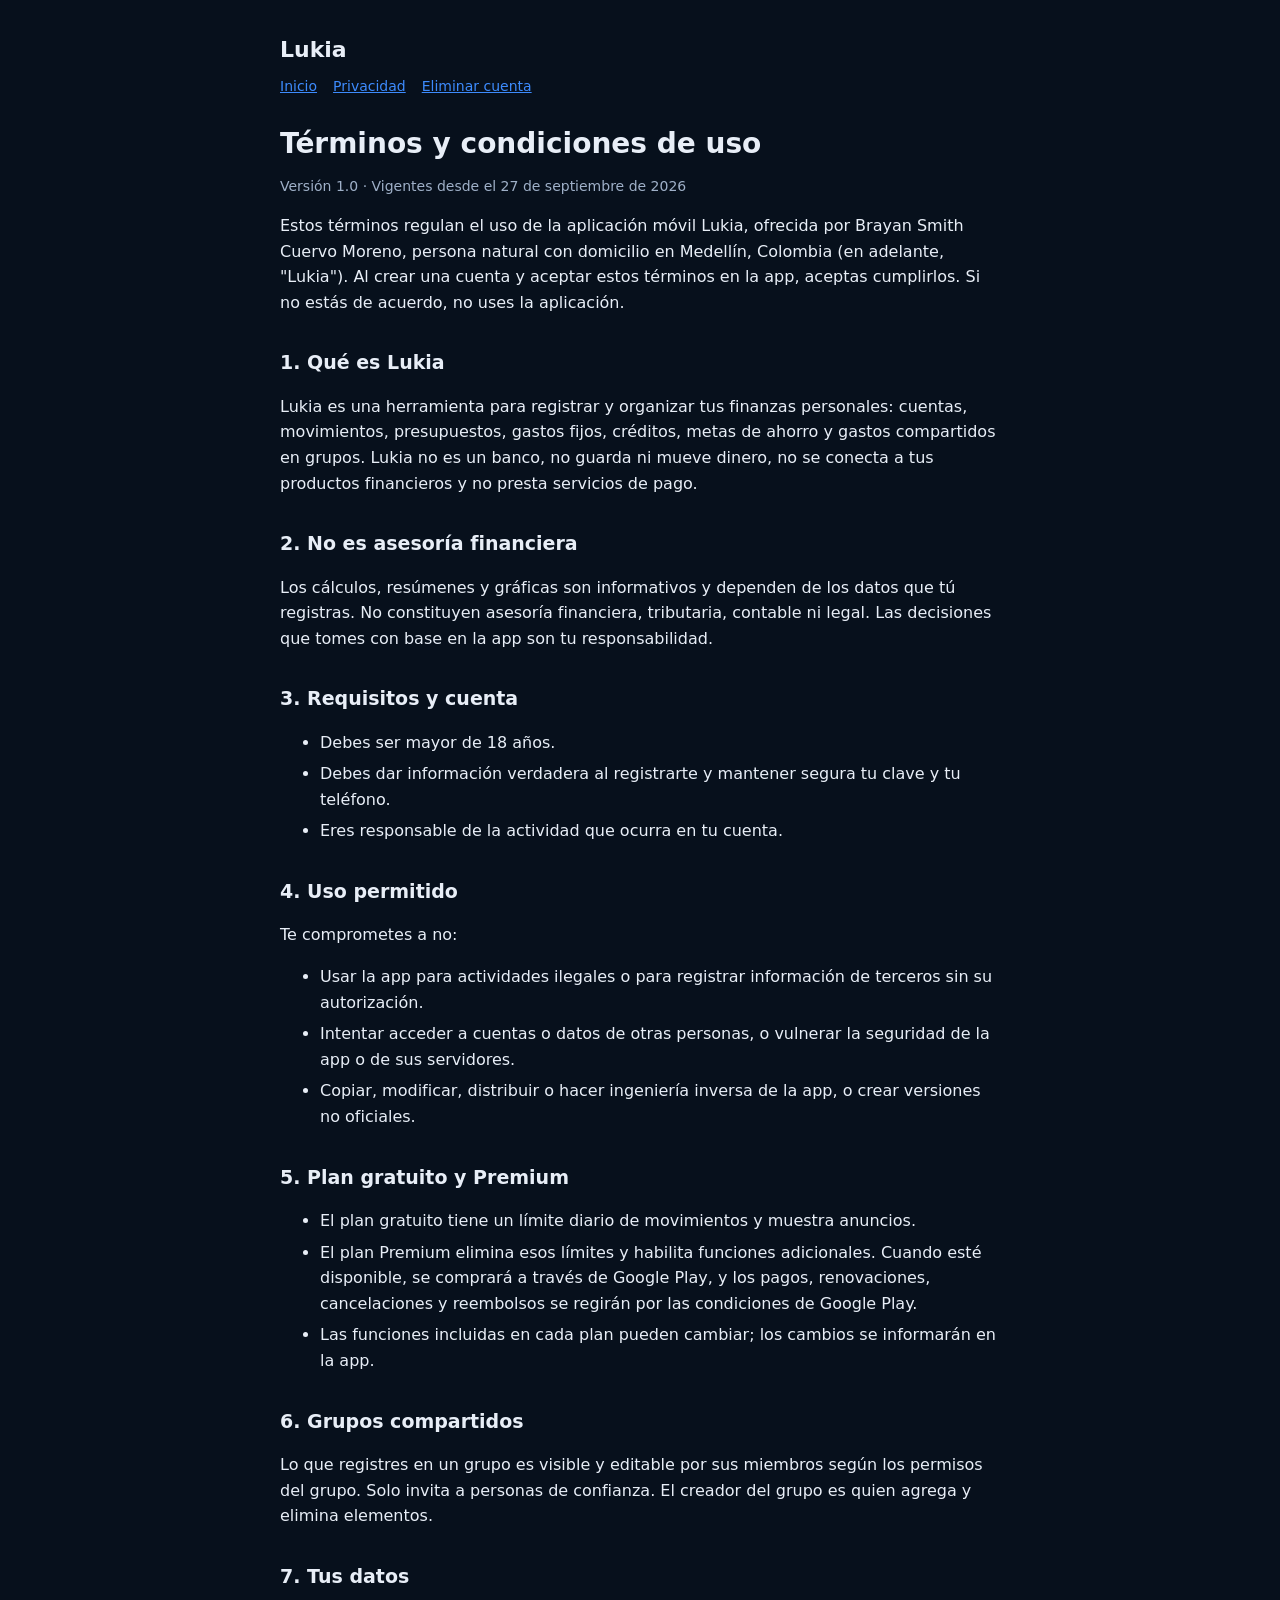
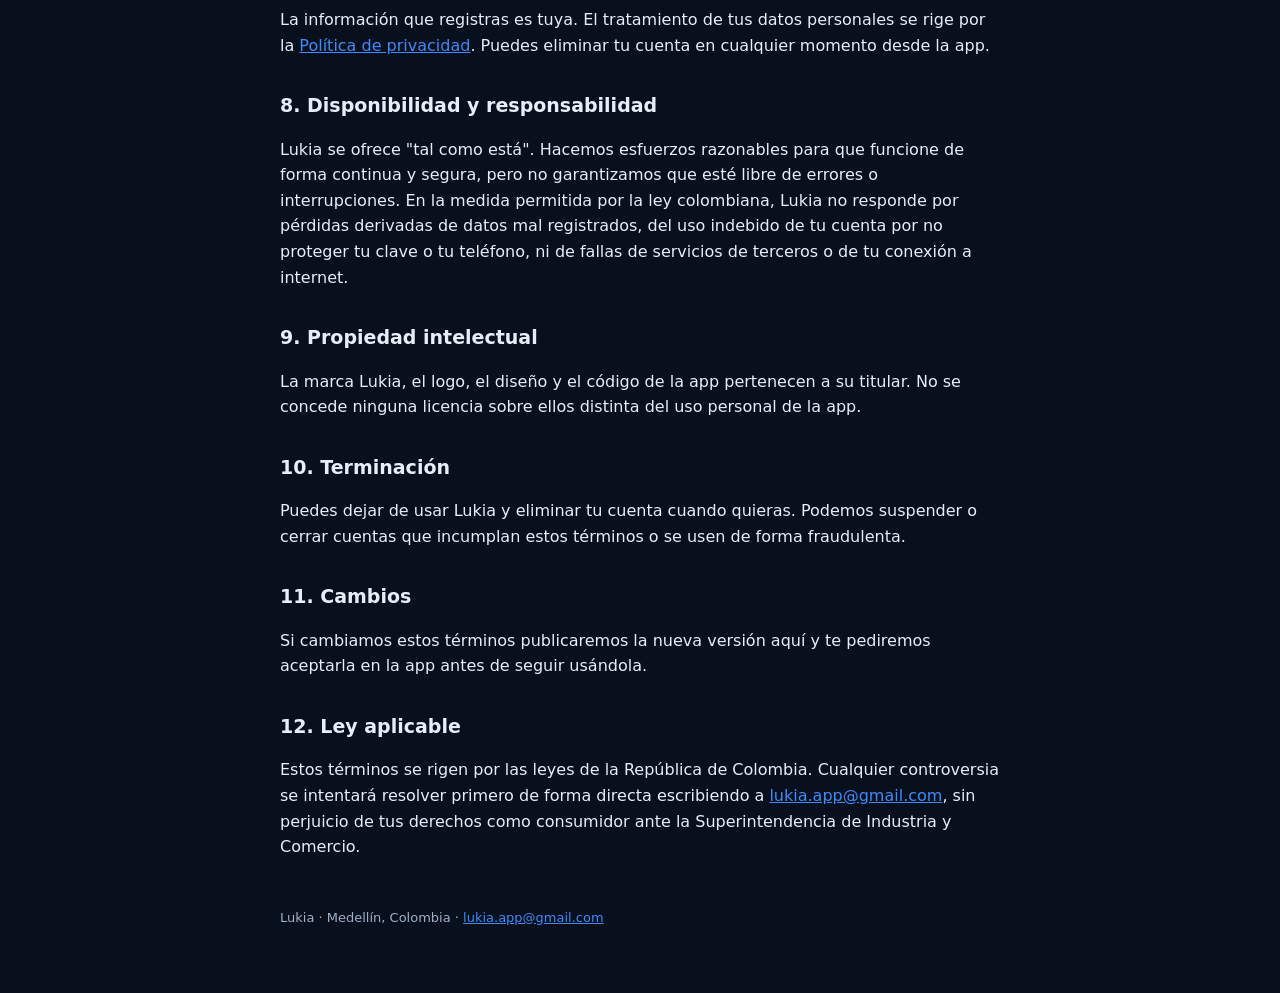
==== terminos.html @ 89e38cc3 "Legal: politica de privacidad, terminos y pagina de eliminacion de cuenta Co-authored-by: Cursor <cu" ====
<!doctype html>
<html lang="es">
  <head>
    <meta charset="utf-8" />
    <meta name="viewport" content="width=device-width, initial-scale=1" />
    <title>Lukia · Términos y condiciones</title>
    <link rel="stylesheet" href="styles.css" />
  </head>
  <body>
    <main>
      <header><strong>Lukia</strong></header>
      <nav>
        <a href="index.html">Inicio</a>
        <a href="privacidad.html">Privacidad</a>
        <a href="eliminar-cuenta.html">Eliminar cuenta</a>
      </nav>

      <h1>Términos y condiciones de uso</h1>
      <p class="meta">Versión 1.0 · Vigentes desde el 27 de septiembre de 2026</p>

      <p>
        Estos términos regulan el uso de la aplicación móvil Lukia, ofrecida por Brayan Smith Cuervo Moreno, persona
        natural con domicilio en Medellín, Colombia (en adelante, "Lukia"). Al crear una cuenta y aceptar estos términos en
        la app, aceptas cumplirlos. Si no estás de acuerdo, no uses la aplicación.
      </p>

      <h2>1. Qué es Lukia</h2>
      <p>
        Lukia es una herramienta para registrar y organizar tus finanzas personales: cuentas, movimientos, presupuestos,
        gastos fijos, créditos, metas de ahorro y gastos compartidos en grupos. Lukia no es un banco, no guarda ni mueve
        dinero, no se conecta a tus productos financieros y no presta servicios de pago.
      </p>

      <h2>2. No es asesoría financiera</h2>
      <p>
        Los cálculos, resúmenes y gráficas son informativos y dependen de los datos que tú registras. No constituyen asesoría
        financiera, tributaria, contable ni legal. Las decisiones que tomes con base en la app son tu responsabilidad.
      </p>

      <h2>3. Requisitos y cuenta</h2>
      <ul>
        <li>Debes ser mayor de 18 años.</li>
        <li>Debes dar información verdadera al registrarte y mantener segura tu clave y tu teléfono.</li>
        <li>Eres responsable de la actividad que ocurra en tu cuenta.</li>
      </ul>

      <h2>4. Uso permitido</h2>
      <p>Te comprometes a no:</p>
      <ul>
        <li>Usar la app para actividades ilegales o para registrar información de terceros sin su autorización.</li>
        <li>Intentar acceder a cuentas o datos de otras personas, o vulnerar la seguridad de la app o de sus servidores.</li>
        <li>Copiar, modificar, distribuir o hacer ingeniería inversa de la app, o crear versiones no oficiales.</li>
      </ul>

      <h2>5. Plan gratuito y Premium</h2>
      <ul>
        <li>El plan gratuito tiene un límite diario de movimientos y muestra anuncios.</li>
        <li>
          El plan Premium elimina esos límites y habilita funciones adicionales. Cuando esté disponible, se comprará a través
          de Google Play, y los pagos, renovaciones, cancelaciones y reembolsos se regirán por las condiciones de Google Play.
        </li>
        <li>Las funciones incluidas en cada plan pueden cambiar; los cambios se informarán en la app.</li>
      </ul>

      <h2>6. Grupos compartidos</h2>
      <p>
        Lo que registres en un grupo es visible y editable por sus miembros según los permisos del grupo. Solo invita a
        personas de confianza. El creador del grupo es quien agrega y elimina elementos.
      </p>

      <h2>7. Tus datos</h2>
      <p>
        La información que registras es tuya. El tratamiento de tus datos personales se rige por la
        <a href="privacidad.html">Política de privacidad</a>. Puedes eliminar tu cuenta en cualquier momento desde la app.
      </p>

      <h2>8. Disponibilidad y responsabilidad</h2>
      <p>
        Lukia se ofrece "tal como está". Hacemos esfuerzos razonables para que funcione de forma continua y segura, pero no
        garantizamos que esté libre de errores o interrupciones. En la medida permitida por la ley colombiana, Lukia no
        responde por pérdidas derivadas de datos mal registrados, del uso indebido de tu cuenta por no proteger tu clave o
        tu teléfono, ni de fallas de servicios de terceros o de tu conexión a internet.
      </p>

      <h2>9. Propiedad intelectual</h2>
      <p>La marca Lukia, el logo, el diseño y el código de la app pertenecen a su titular. No se concede ninguna licencia sobre ellos distinta del uso personal de la app.</p>

      <h2>10. Terminación</h2>
      <p>
        Puedes dejar de usar Lukia y eliminar tu cuenta cuando quieras. Podemos suspender o cerrar cuentas que incumplan
        estos términos o se usen de forma fraudulenta.
      </p>

      <h2>11. Cambios</h2>
      <p>Si cambiamos estos términos publicaremos la nueva versión aquí y te pediremos aceptarla en la app antes de seguir usándola.</p>

      <h2>12. Ley aplicable</h2>
      <p>
        Estos términos se rigen por las leyes de la República de Colombia. Cualquier controversia se intentará resolver
        primero de forma directa escribiendo a <a href="mailto:lukia.app@gmail.com">lukia.app@gmail.com</a>, sin perjuicio de
        tus derechos como consumidor ante la Superintendencia de Industria y Comercio.
      </p>

      <footer>Lukia · Medellín, Colombia · <a href="mailto:lukia.app@gmail.com">lukia.app@gmail.com</a></footer>
    </main>
  </body>
</html>
---- styles.css ----
:root {
  --bg: #07101c;
  --card: #0e1a2b;
  --border: #1e2d44;
  --text: #e8eef7;
  --muted: #9fb0c8;
  --primary: #3d8bfd;
}

* {
  box-sizing: border-box;
}

body {
  margin: 0;
  background: var(--bg);
  color: var(--text);
  font-family: system-ui, -apple-system, "Segoe UI", Roboto, sans-serif;
  line-height: 1.6;
}

main {
  max-width: 760px;
  margin: 0 auto;
  padding: 32px 20px 64px;
}

header {
  display: flex;
  align-items: center;
  gap: 12px;
  margin-bottom: 8px;
}

header strong {
  font-size: 22px;
}

nav {
  display: flex;
  flex-wrap: wrap;
  gap: 16px;
  margin-bottom: 28px;
  font-size: 14px;
}

a {
  color: var(--primary);
}

h1 {
  font-size: 28px;
  line-height: 1.25;
  margin: 8px 0 4px;
}

h2 {
  font-size: 19px;
  margin-top: 32px;
}

.meta {
  color: var(--muted);
  font-size: 14px;
}

.card {
  background: var(--card);
  border: 1px solid var(--border);
  border-radius: 12px;
  padding: 16px 18px;
  margin: 16px 0;
}

li {
  margin-bottom: 6px;
}

footer {
  margin-top: 48px;
  color: var(--muted);
  font-size: 13px;
}
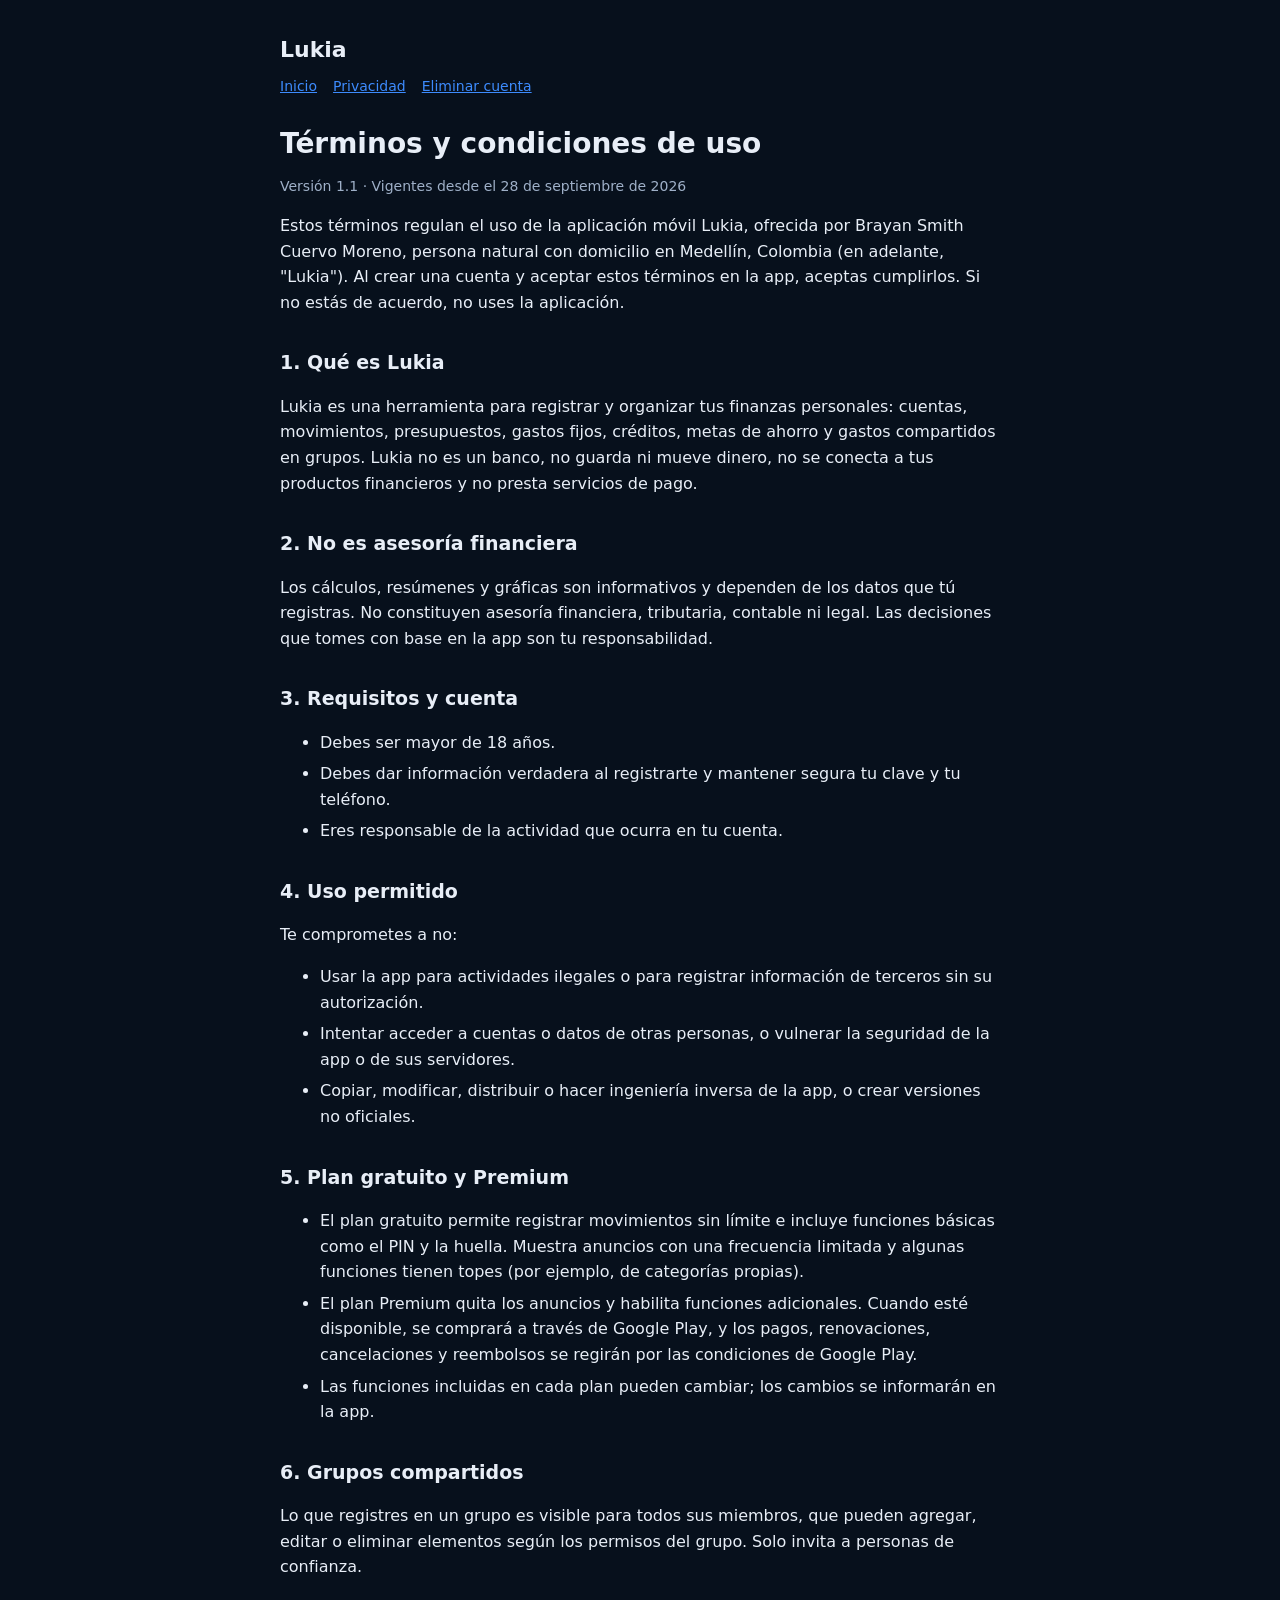
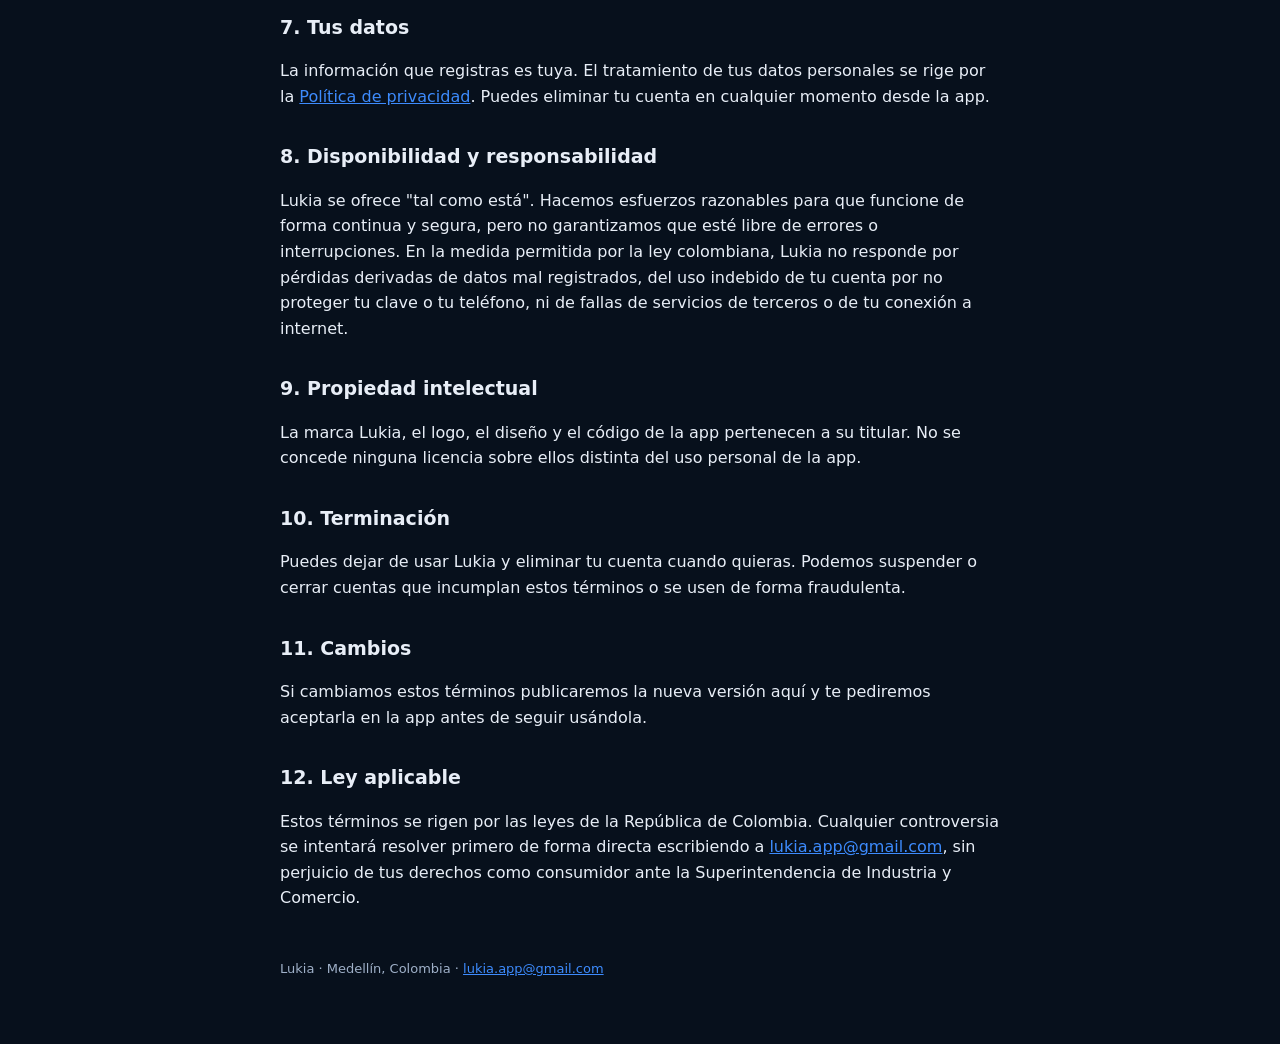
==== commit 1de99ec8: "Fase 10: plan gratis sin tope, menos anuncios, PIN gratis, terminos 1.1 Co-authored-by: Cursor <curs" ====
--- a/terminos.html
+++ b/terminos.html
@@ -16,7 +16,7 @@
       </nav>
 
       <h1>Términos y condiciones de uso</h1>
-      <p class="meta">Versión 1.0 · Vigentes desde el 27 de septiembre de 2026</p>
+      <p class="meta">Versión 1.1 · Vigentes desde el 28 de septiembre de 2026</p>
 
       <p>
         Estos términos regulan el uso de la aplicación móvil Lukia, ofrecida por Brayan Smith Cuervo Moreno, persona
@@ -54,9 +54,12 @@
 
       <h2>5. Plan gratuito y Premium</h2>
       <ul>
-        <li>El plan gratuito tiene un límite diario de movimientos y muestra anuncios.</li>
         <li>
-          El plan Premium elimina esos límites y habilita funciones adicionales. Cuando esté disponible, se comprará a través
+          El plan gratuito permite registrar movimientos sin límite e incluye funciones básicas como el PIN y la huella.
+          Muestra anuncios con una frecuencia limitada y algunas funciones tienen topes (por ejemplo, de categorías propias).
+        </li>
+        <li>
+          El plan Premium quita los anuncios y habilita funciones adicionales. Cuando esté disponible, se comprará a través
           de Google Play, y los pagos, renovaciones, cancelaciones y reembolsos se regirán por las condiciones de Google Play.
         </li>
         <li>Las funciones incluidas en cada plan pueden cambiar; los cambios se informarán en la app.</li>
@@ -64,8 +67,8 @@
 
       <h2>6. Grupos compartidos</h2>
       <p>
-        Lo que registres en un grupo es visible y editable por sus miembros según los permisos del grupo. Solo invita a
-        personas de confianza. El creador del grupo es quien agrega y elimina elementos.
+        Lo que registres en un grupo es visible para todos sus miembros, que pueden agregar, editar o eliminar elementos
+        según los permisos del grupo. Solo invita a personas de confianza.
       </p>
 
       <h2>7. Tus datos</h2>
